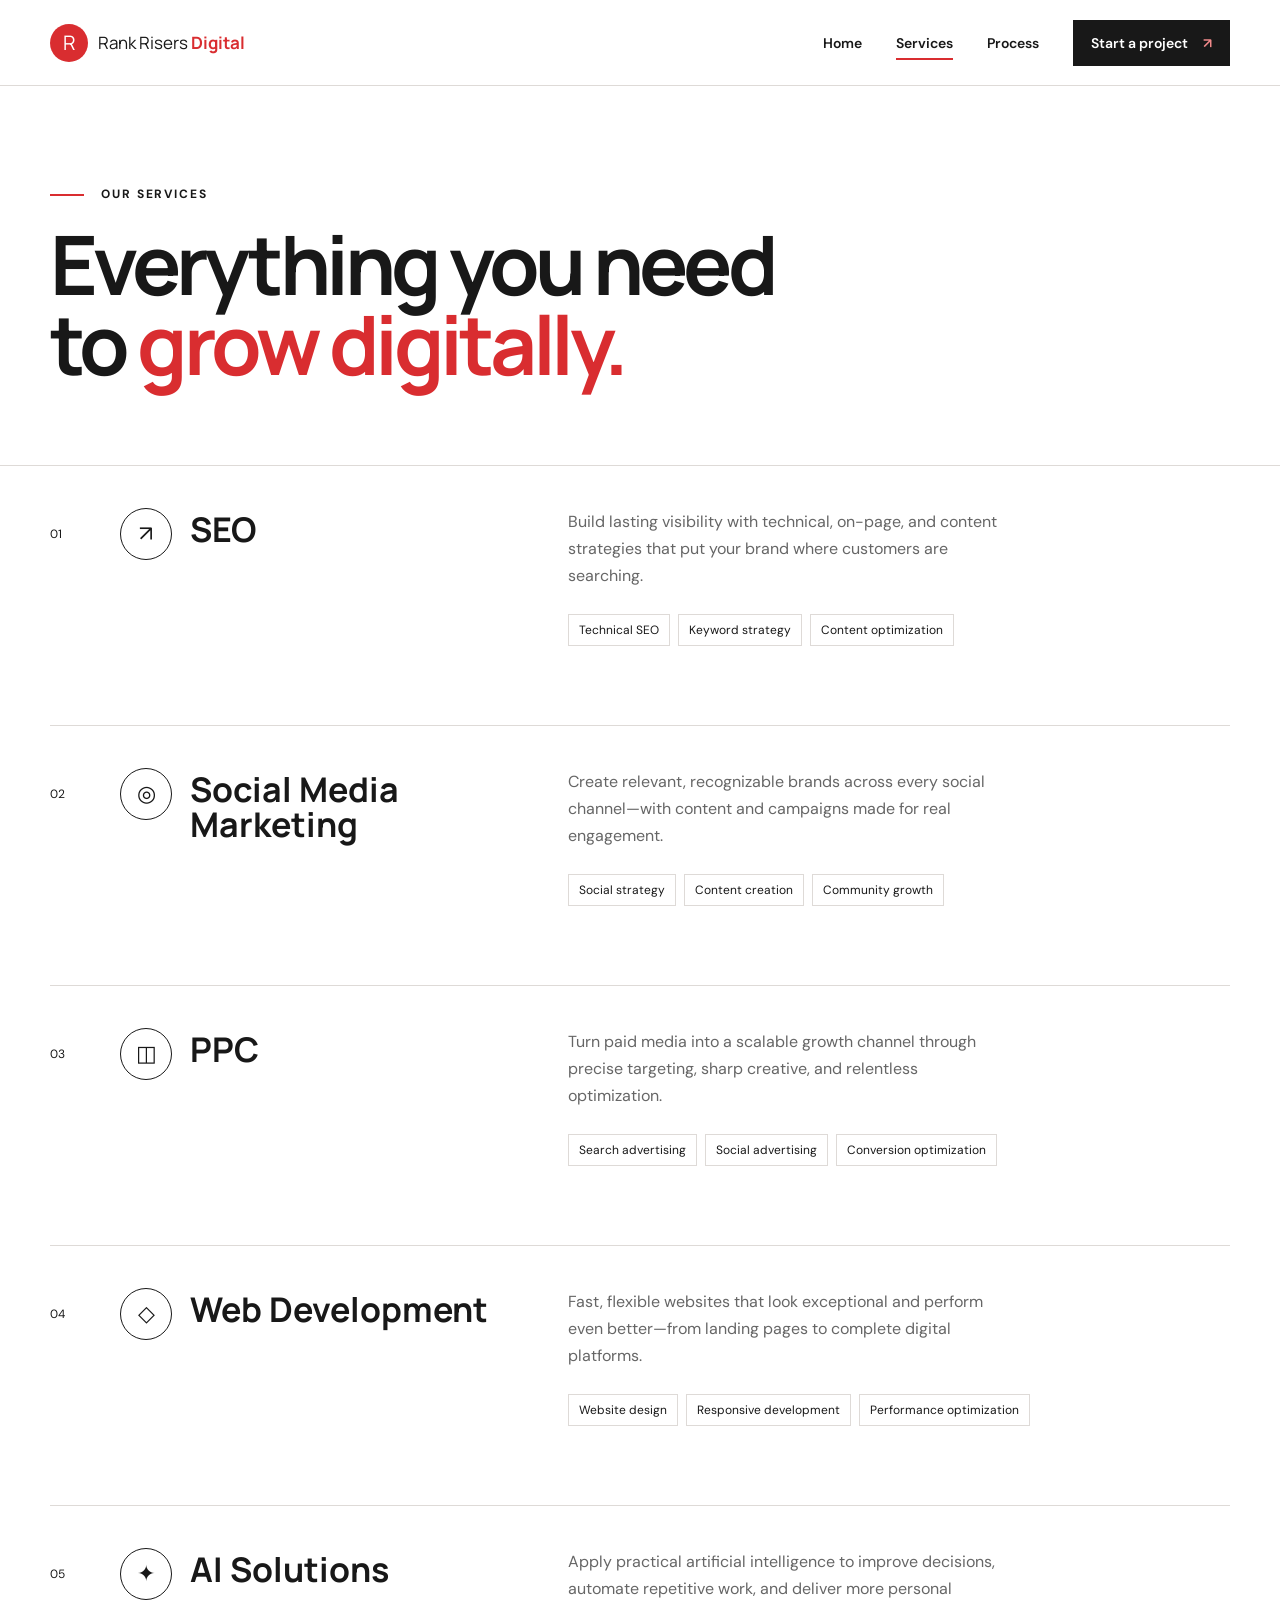
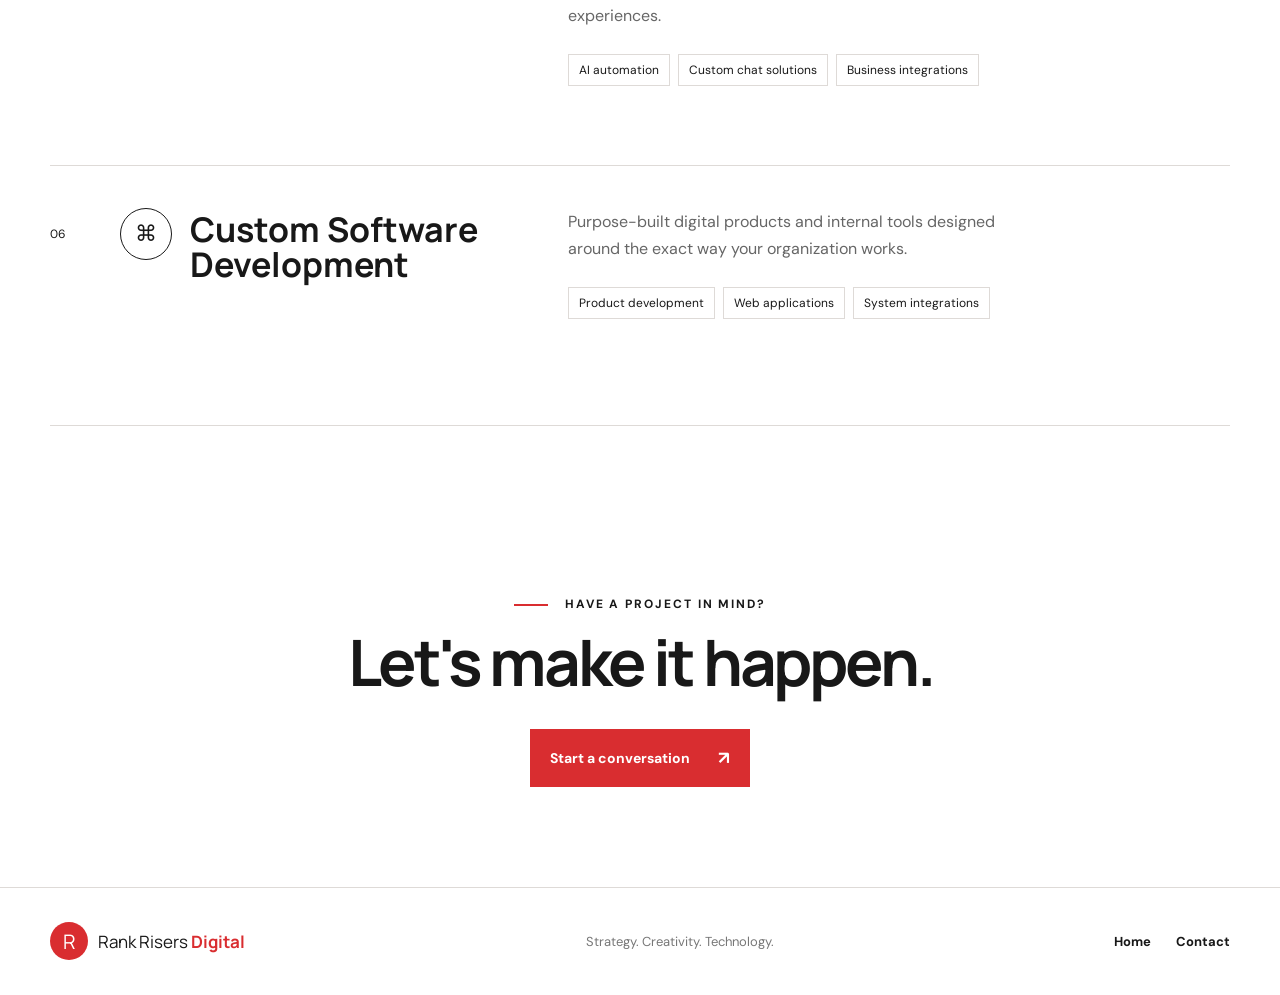
==== services.html @ 05f79304 "Create responsive Rank Risers Digital website" ====
<!DOCTYPE html>
<html lang="en">
<head>
  <meta charset="UTF-8"><meta name="viewport" content="width=device-width, initial-scale=1.0">
  <meta name="description" content="Explore Rank Risers Digital's SEO, SMO, PPC, web development, AI, and custom software services.">
  <title>Services — Rank Risers Digital</title>
  <link rel="preconnect" href="https://fonts.googleapis.com"><link rel="preconnect" href="https://fonts.gstatic.com" crossorigin>
  <link href="https://fonts.googleapis.com/css2?family=DM+Sans:wght@400;500;600;700&family=Manrope:wght@700;800&display=swap" rel="stylesheet">
  <link rel="stylesheet" href="styles.css">
</head>
<body>
  <header class="site-header">
    <div class="container nav-wrap">
      <a class="brand" href="index.html"><span class="brand-mark">R</span><span>Rank Risers <b>Digital</b></span></a>
      <button class="menu-toggle" type="button" aria-expanded="false" aria-controls="primary-nav" aria-label="Open menu"><span></span><span></span></button>
      <nav id="primary-nav" class="nav-links" aria-label="Primary navigation">
        <a href="index.html">Home</a><a class="active" href="services.html">Services</a><a href="index.html#process">Process</a>
        <a href="#contact" class="nav-cta">Start a project <span>↗</span></a>
      </nav>
    </div>
  </header>
  <main>
    <section class="services-hero">
      <div class="container">
        <p class="eyebrow"><span></span> Our services</p>
        <h1>Everything you need<br>to <em>grow digitally.</em></h1>
      </div>
    </section>

    <section class="services-list section">
      <div class="container">
        <article class="service-row" id="seo"><div class="row-number">01</div><div class="row-title"><span class="service-icon">↗</span><h2>SEO</h2></div><div class="row-content"><p>Build lasting visibility with technical, on-page, and content strategies that put your brand where customers are searching.</p><ul><li>Technical SEO</li><li>Keyword strategy</li><li>Content optimization</li></ul></div></article>
        <article class="service-row" id="smo"><div class="row-number">02</div><div class="row-title"><span class="service-icon">◎</span><h2>Social Media<br>Marketing</h2></div><div class="row-content"><p>Create relevant, recognizable brands across every social channel—with content and campaigns made for real engagement.</p><ul><li>Social strategy</li><li>Content creation</li><li>Community growth</li></ul></div></article>
        <article class="service-row" id="ppc"><div class="row-number">03</div><div class="row-title"><span class="service-icon">◫</span><h2>PPC</h2></div><div class="row-content"><p>Turn paid media into a scalable growth channel through precise targeting, sharp creative, and relentless optimization.</p><ul><li>Search advertising</li><li>Social advertising</li><li>Conversion optimization</li></ul></div></article>
        <article class="service-row" id="web"><div class="row-number">04</div><div class="row-title"><span class="service-icon">◇</span><h2>Web Development</h2></div><div class="row-content"><p>Fast, flexible websites that look exceptional and perform even better—from landing pages to complete digital platforms.</p><ul><li>Website design</li><li>Responsive development</li><li>Performance optimization</li></ul></div></article>
        <article class="service-row" id="ai"><div class="row-number">05</div><div class="row-title"><span class="service-icon">✦</span><h2>AI Solutions</h2></div><div class="row-content"><p>Apply practical artificial intelligence to improve decisions, automate repetitive work, and deliver more personal experiences.</p><ul><li>AI automation</li><li>Custom chat solutions</li><li>Business integrations</li></ul></div></article>
        <article class="service-row" id="software"><div class="row-number">06</div><div class="row-title"><span class="service-icon">⌘</span><h2>Custom Software<br>Development</h2></div><div class="row-content"><p>Purpose-built digital products and internal tools designed around the exact way your organization works.</p><ul><li>Product development</li><li>Web applications</li><li>System integrations</li></ul></div></article>
      </div>
    </section>

    <section class="cta-section" id="contact">
      <div class="container cta-inner"><p class="eyebrow"><span></span> Have a project in mind?</p><h2>Let's make it happen.</h2><a class="button button-primary" href="mailto:hello@rankrisersdigital.com">Start a conversation <span>↗</span></a></div>
    </section>
  </main>
  <footer><div class="container footer-grid"><a class="brand" href="index.html"><span class="brand-mark">R</span><span>Rank Risers <b>Digital</b></span></a><p>Strategy. Creativity. Technology.</p><div class="footer-links"><a href="index.html">Home</a><a href="mailto:hello@rankrisersdigital.com">Contact</a></div></div></footer>
  <script src="script.js"></script>
</body>
</html>
---- styles.css ----
:root{--red:#d92d30;--white:#fff;--ink:#181818;--soft:#f6f4f2;--line:#dedad7}*{box-sizing:border-box}html{scroll-behavior:smooth}body{margin:0;font-family:'DM Sans',sans-serif;color:var(--ink);background:var(--white)}a{color:inherit;text-decoration:none}.container{width:min(1180px,calc(100% - 48px));margin:auto}.site-header{height:86px;border-bottom:1px solid var(--line);background:rgba(255,255,255,.96);position:sticky;top:0;z-index:50}.nav-wrap{height:100%;display:flex;align-items:center;justify-content:space-between}.brand{display:flex;align-items:center;gap:10px;font-family:'Manrope',sans-serif;font-size:17px}.brand b{color:var(--red)}.brand-mark{display:grid;place-items:center;width:38px;height:38px;border-radius:50%;background:var(--red);color:var(--white);font-size:20px}.nav-links{display:flex;align-items:center;gap:34px;font-size:14px;font-weight:600}.nav-links>a{position:relative}.nav-links>a:not(.nav-cta):after{content:"";position:absolute;left:0;bottom:-8px;width:0;height:2px;background:var(--red);transition:.2s}.nav-links>a.active:after,.nav-links>a:hover:after{width:100%}.nav-cta{background:var(--ink);color:var(--white);padding:14px 18px}.nav-cta span{color:#f18a8b;margin-left:12px}.menu-toggle{display:none;border:0;background:none}.hero{min-height:610px;display:flex;align-items:center}.hero-grid{display:grid;grid-template-columns:58% 42%;align-items:center}.eyebrow{text-transform:uppercase;letter-spacing:.16em;font-size:12px;font-weight:700;margin:0 0 22px}.eyebrow span{display:inline-block;width:34px;height:2px;background:var(--red);vertical-align:middle;margin-right:12px}.hero h1,.services-hero h1{font-family:'Manrope',sans-serif;font-size:clamp(52px,7vw,86px);line-height:.98;letter-spacing:-.055em;margin:0}.hero h1 em,.services-hero h1 em{color:var(--red);font-style:normal}.hero-lede{max-width:520px;font-size:18px;line-height:1.7;color:#65605d;margin:28px 0}.hero-actions{display:flex;align-items:center;gap:28px}.button{display:inline-flex;align-items:center;justify-content:center;gap:28px;padding:17px 20px;font-weight:700;font-size:14px}.button-primary{background:var(--red);color:var(--white)}.button-primary span{font-size:18px}.text-link{font-weight:700;font-size:14px;border-bottom:1px solid var(--ink);padding-bottom:5px}.text-link span{color:var(--red);margin-left:10px}.hero-art{height:430px;background:var(--soft);position:relative;display:flex;align-items:center;padding:55px}.art-panel{width:100%;height:260px;background:var(--red);color:var(--white);padding:28px}.panel-label{text-transform:uppercase;font-size:10px;letter-spacing:.15em}.art-panel strong{display:block;font-family:'Manrope';font-size:46px;margin-top:6px}.bars{height:145px;display:flex;align-items:flex-end;gap:10px;margin-top:10px}.bars i{display:block;width:11%;height:var(--h);background:var(--white)}.art-badge{position:absolute;right:-35px;bottom:15px;width:145px;height:145px;border-radius:50%;background:var(--white);border:1px solid var(--line);display:flex;align-items:center;justify-content:center;gap:8px}.art-badge span{color:var(--red);font-size:26px}.art-badge b{line-height:1.1;font-family:'Manrope'}.proof-strip{border-top:1px solid var(--line);border-bottom:1px solid var(--line)}.proof-grid{display:grid;grid-template-columns:repeat(4,1fr)}.proof-grid div{height:116px;display:flex;flex-direction:column;justify-content:center;border-right:1px solid var(--line);padding-left:28px}.proof-grid div:first-child{border-left:1px solid var(--line)}.proof-grid strong{font-family:'Manrope';font-size:26px}.proof-grid span{font-size:12px;color:#777;margin-top:5px}.section{padding:110px 0}.section-heading{display:flex;justify-content:space-between;align-items:flex-end;margin-bottom:48px}.section-heading h2,.process h2,.cta-inner h2{font-family:'Manrope';font-size:clamp(42px,5vw,68px);line-height:1;letter-spacing:-.05em;margin:0}.service-grid{display:grid;grid-template-columns:repeat(3,1fr);border:1px solid var(--line)}.service-card{min-height:380px;padding:28px;display:flex;flex-direction:column;border-right:1px solid var(--line)}.service-card:last-child{border-right:0}.service-card.featured{background:var(--red);color:var(--white)}.service-number{font-size:11px}.service-icon{width:52px;height:52px;border:1px solid currentColor;border-radius:50%;display:grid;place-items:center;font-size:22px;margin:50px 0 30px}.service-card h3{font-family:'Manrope';font-size:27px;margin:0 0 12px}.service-card p{line-height:1.65;color:#777;margin:0}.featured p{color:rgba(255,255,255,.78)}.service-card>a{margin-top:auto;font-size:13px;font-weight:700}.service-card>a span{float:right}.featured>a span{color:var(--white)}.process{background:var(--ink);color:var(--white)}.process-grid{display:grid;grid-template-columns:45% 55%}.eyebrow.light span{background:var(--white)}.process-list{list-style:none;margin:0;padding:0}.process-list li{display:grid;grid-template-columns:70px 1fr;padding:26px 0;border-bottom:1px solid #3a3a3a}.process-list li:first-child{border-top:1px solid #3a3a3a}.process-list li>span{color:#ef7778;font-size:12px}.process-list strong{font-family:'Manrope';font-size:22px}.process-list p{color:#aaa;margin:8px 0 0}.cta-section{padding:100px 0}.cta-inner{text-align:center}.cta-inner h2{margin-bottom:35px}.cta-inner .eyebrow{margin-bottom:18px}.cta-inner .eyebrow span{background:var(--red)}footer{border-top:1px solid var(--line);padding:32px 0}.footer-grid{display:flex;align-items:center;justify-content:space-between}.footer-grid p{color:#777;font-size:13px}.footer-links{display:flex;gap:25px;font-size:13px;font-weight:700}.services-hero{padding:100px 0 80px;border-bottom:1px solid var(--line)}.services-hero h1{font-size:clamp(52px,7vw,82px)}.services-list{padding-top:0;padding-bottom:70px}.service-row{display:grid;grid-template-columns:70px 38% 1fr;min-height:260px;border-bottom:1px solid var(--line);padding:42px 0;align-items:start}.row-number{font-size:12px;padding-top:18px}.row-title{display:flex;align-items:flex-start;gap:18px}.row-title .service-icon{flex:none;margin:0}.row-title h2{font-family:'Manrope';font-size:34px;line-height:1.05;margin:4px 0}.row-content p{line-height:1.7;color:#666;margin:0 0 25px;max-width:440px}.row-content ul{list-style:none;padding:0;margin:0;display:flex;flex-wrap:wrap;gap:8px}.row-content li{border:1px solid var(--line);padding:7px 10px;font-size:12px}@media(max-width:800px){.container{width:min(100% - 32px,1180px)}.site-header{height:72px}.menu-toggle{display:flex;width:42px;height:42px;flex-direction:column;justify-content:center;align-items:center;gap:7px}.menu-toggle span{width:22px;height:2px;background:var(--ink)}.nav-links{display:none;position:absolute;left:0;right:0;top:72px;background:var(--white);border-bottom:1px solid var(--line);padding:24px 16px;flex-direction:column;align-items:flex-start}.nav-links.open{display:flex}.nav-cta{width:100%;text-align:center}.hero{padding:70px 0}.hero-grid{grid-template-columns:1fr}.hero-art{margin-top:50px;height:360px;padding:35px}.art-badge{right:10px}.proof-grid{grid-template-columns:1fr 1fr}.proof-grid div:nth-child(3){border-left:1px solid var(--line);border-top:1px solid var(--line)}.proof-grid div:nth-child(4){border-top:1px solid var(--line)}.section{padding:75px 0}.section-heading{align-items:flex-start}.service-grid{grid-template-columns:1fr}.service-card{border-right:0;border-bottom:1px solid var(--line)}.process-grid{grid-template-columns:1fr}.process-list{margin-top:45px}.footer-grid{flex-wrap:wrap;gap:20px}.services-hero{padding:70px 0}.service-row{grid-template-columns:45px 1fr}.row-content{grid-column:2;margin-top:25px}.row-title h2{font-size:29px}}@media(max-width:480px){.brand{font-size:14px}.brand-mark{width:34px;height:34px}.hero h1,.services-hero h1{font-size:48px}.hero-actions{align-items:flex-start;flex-direction:column}.hero-art{height:320px}.art-badge{width:120px;height:120px}.proof-grid div{height:100px;padding-left:14px}.proof-grid strong{font-size:21px}.section-heading{flex-direction:column;gap:25px}.cta-section{padding:75px 0}.footer-grid p{display:none}.service-row{grid-template-columns:38px 1fr}.row-title{gap:10px}.row-title .service-icon{width:44px;height:44px}}
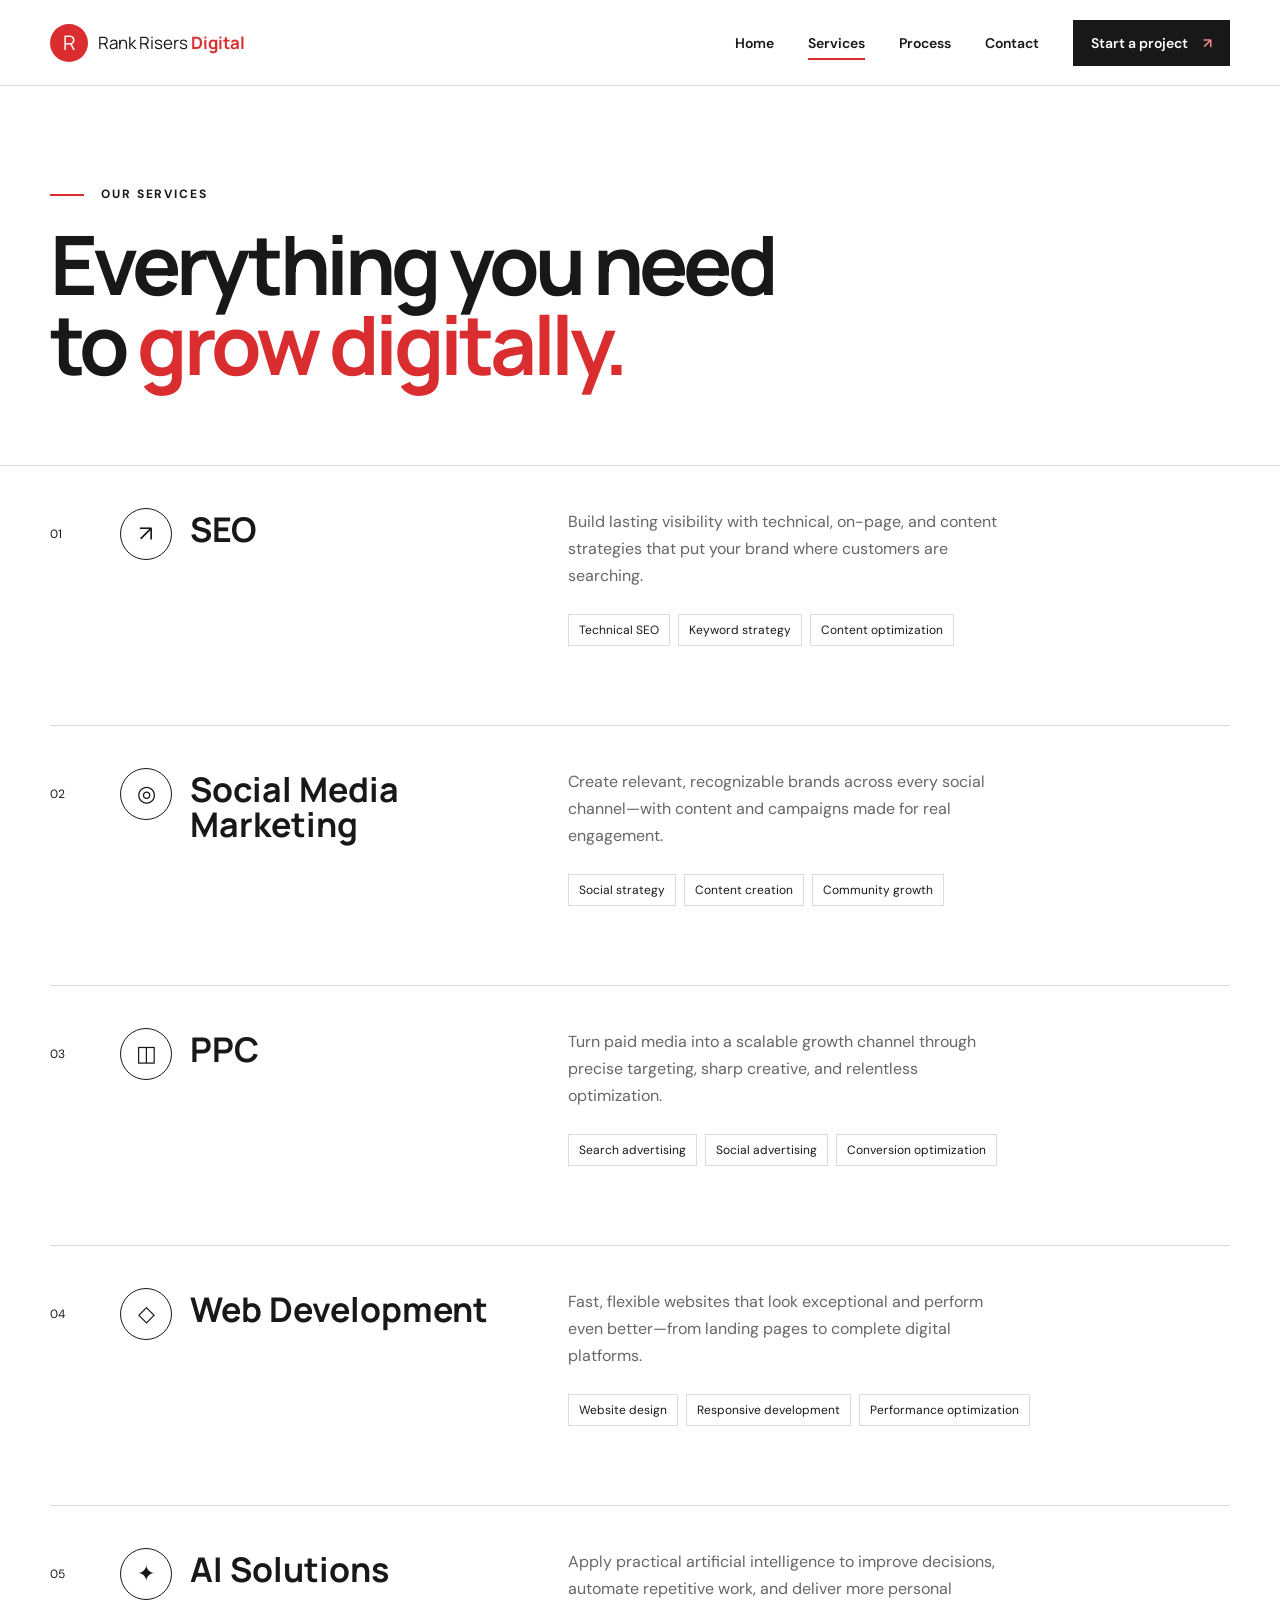
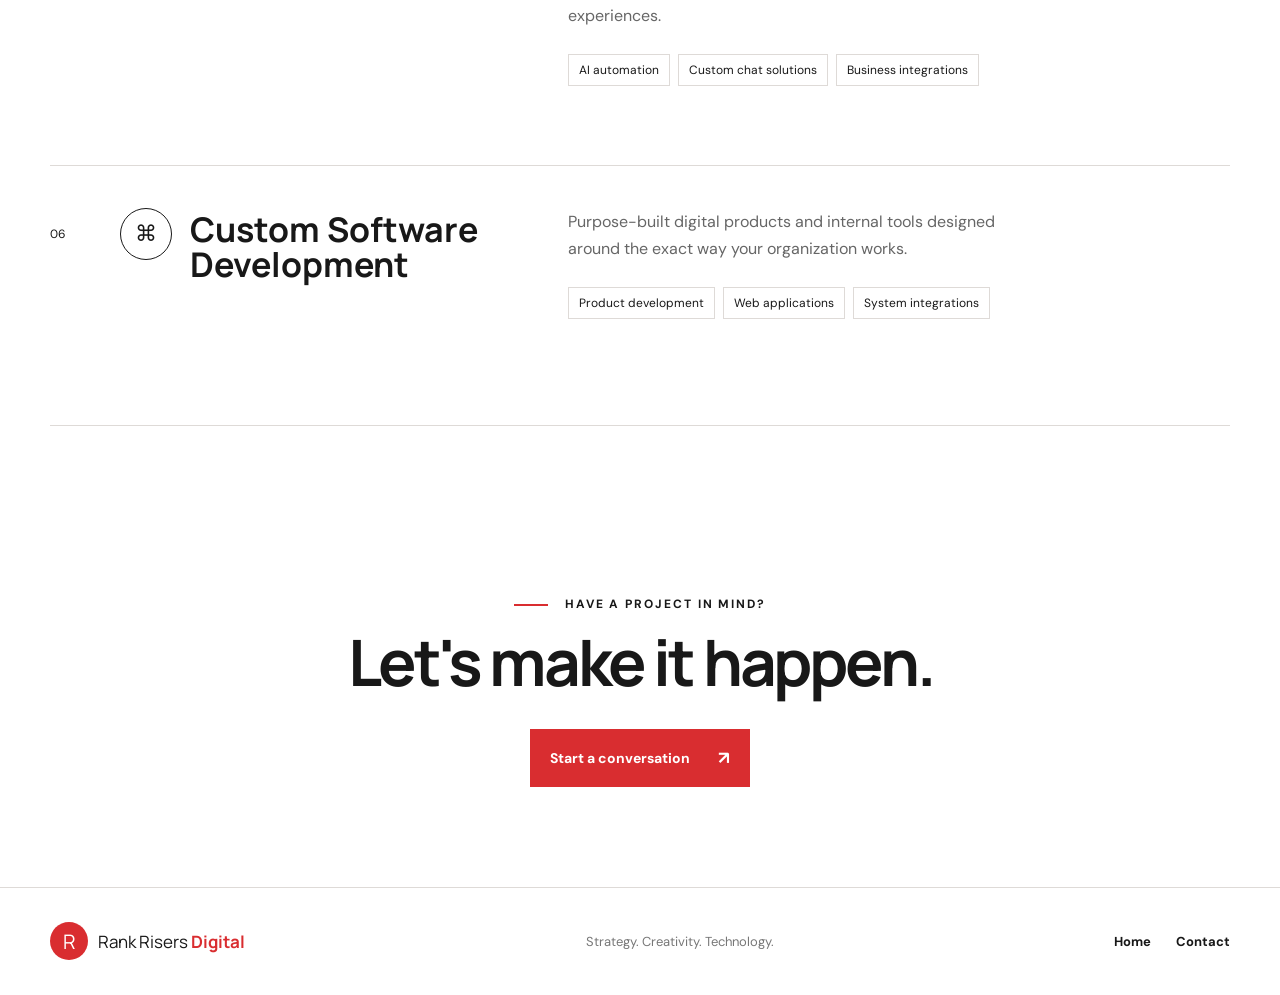
==== commit c7ec0cc9: "Add contact page and 3-second contact popup" ====
--- a/services.html
+++ b/services.html
@@ -6,43 +6,24 @@
   <title>Services — Rank Risers Digital</title>
   <link rel="preconnect" href="https://fonts.googleapis.com"><link rel="preconnect" href="https://fonts.gstatic.com" crossorigin>
   <link href="https://fonts.googleapis.com/css2?family=DM+Sans:wght@400;500;600;700&family=Manrope:wght@700;800&display=swap" rel="stylesheet">
-  <link rel="stylesheet" href="styles.css">
+  <link rel="stylesheet" href="styles.css"><link rel="stylesheet" href="popup.css">
 </head>
 <body>
-  <header class="site-header">
-    <div class="container nav-wrap">
-      <a class="brand" href="index.html"><span class="brand-mark">R</span><span>Rank Risers <b>Digital</b></span></a>
-      <button class="menu-toggle" type="button" aria-expanded="false" aria-controls="primary-nav" aria-label="Open menu"><span></span><span></span></button>
-      <nav id="primary-nav" class="nav-links" aria-label="Primary navigation">
-        <a href="index.html">Home</a><a class="active" href="services.html">Services</a><a href="index.html#process">Process</a>
-        <a href="#contact" class="nav-cta">Start a project <span>↗</span></a>
-      </nav>
-    </div>
-  </header>
+  <header class="site-header"><div class="container nav-wrap"><a class="brand" href="index.html"><span class="brand-mark">R</span><span>Rank Risers <b>Digital</b></span></a><button class="menu-toggle" type="button" aria-expanded="false" aria-controls="primary-nav" aria-label="Open menu"><span></span><span></span></button><nav id="primary-nav" class="nav-links" aria-label="Primary navigation"><a href="index.html">Home</a><a class="active" href="services.html">Services</a><a href="index.html#process">Process</a><a href="contact.html">Contact</a><a href="contact.html" class="nav-cta">Start a project <span>↗</span></a></nav></div></header>
   <main>
-    <section class="services-hero">
-      <div class="container">
-        <p class="eyebrow"><span></span> Our services</p>
-        <h1>Everything you need<br>to <em>grow digitally.</em></h1>
-      </div>
-    </section>
-
-    <section class="services-list section">
-      <div class="container">
-        <article class="service-row" id="seo"><div class="row-number">01</div><div class="row-title"><span class="service-icon">↗</span><h2>SEO</h2></div><div class="row-content"><p>Build lasting visibility with technical, on-page, and content strategies that put your brand where customers are searching.</p><ul><li>Technical SEO</li><li>Keyword strategy</li><li>Content optimization</li></ul></div></article>
-        <article class="service-row" id="smo"><div class="row-number">02</div><div class="row-title"><span class="service-icon">◎</span><h2>Social Media<br>Marketing</h2></div><div class="row-content"><p>Create relevant, recognizable brands across every social channel—with content and campaigns made for real engagement.</p><ul><li>Social strategy</li><li>Content creation</li><li>Community growth</li></ul></div></article>
-        <article class="service-row" id="ppc"><div class="row-number">03</div><div class="row-title"><span class="service-icon">◫</span><h2>PPC</h2></div><div class="row-content"><p>Turn paid media into a scalable growth channel through precise targeting, sharp creative, and relentless optimization.</p><ul><li>Search advertising</li><li>Social advertising</li><li>Conversion optimization</li></ul></div></article>
-        <article class="service-row" id="web"><div class="row-number">04</div><div class="row-title"><span class="service-icon">◇</span><h2>Web Development</h2></div><div class="row-content"><p>Fast, flexible websites that look exceptional and perform even better—from landing pages to complete digital platforms.</p><ul><li>Website design</li><li>Responsive development</li><li>Performance optimization</li></ul></div></article>
-        <article class="service-row" id="ai"><div class="row-number">05</div><div class="row-title"><span class="service-icon">✦</span><h2>AI Solutions</h2></div><div class="row-content"><p>Apply practical artificial intelligence to improve decisions, automate repetitive work, and deliver more personal experiences.</p><ul><li>AI automation</li><li>Custom chat solutions</li><li>Business integrations</li></ul></div></article>
-        <article class="service-row" id="software"><div class="row-number">06</div><div class="row-title"><span class="service-icon">⌘</span><h2>Custom Software<br>Development</h2></div><div class="row-content"><p>Purpose-built digital products and internal tools designed around the exact way your organization works.</p><ul><li>Product development</li><li>Web applications</li><li>System integrations</li></ul></div></article>
-      </div>
-    </section>
-
-    <section class="cta-section" id="contact">
-      <div class="container cta-inner"><p class="eyebrow"><span></span> Have a project in mind?</p><h2>Let's make it happen.</h2><a class="button button-primary" href="mailto:hello@rankrisersdigital.com">Start a conversation <span>↗</span></a></div>
-    </section>
+    <section class="services-hero"><div class="container"><p class="eyebrow"><span></span> Our services</p><h1>Everything you need<br>to <em>grow digitally.</em></h1></div></section>
+    <section class="services-list section"><div class="container">
+      <article class="service-row" id="seo"><div class="row-number">01</div><div class="row-title"><span class="service-icon">↗</span><h2>SEO</h2></div><div class="row-content"><p>Build lasting visibility with technical, on-page, and content strategies that put your brand where customers are searching.</p><ul><li>Technical SEO</li><li>Keyword strategy</li><li>Content optimization</li></ul></div></article>
+      <article class="service-row" id="smo"><div class="row-number">02</div><div class="row-title"><span class="service-icon">◎</span><h2>Social Media<br>Marketing</h2></div><div class="row-content"><p>Create relevant, recognizable brands across every social channel—with content and campaigns made for real engagement.</p><ul><li>Social strategy</li><li>Content creation</li><li>Community growth</li></ul></div></article>
+      <article class="service-row" id="ppc"><div class="row-number">03</div><div class="row-title"><span class="service-icon">◫</span><h2>PPC</h2></div><div class="row-content"><p>Turn paid media into a scalable growth channel through precise targeting, sharp creative, and relentless optimization.</p><ul><li>Search advertising</li><li>Social advertising</li><li>Conversion optimization</li></ul></div></article>
+      <article class="service-row" id="web"><div class="row-number">04</div><div class="row-title"><span class="service-icon">◇</span><h2>Web Development</h2></div><div class="row-content"><p>Fast, flexible websites that look exceptional and perform even better—from landing pages to complete digital platforms.</p><ul><li>Website design</li><li>Responsive development</li><li>Performance optimization</li></ul></div></article>
+      <article class="service-row" id="ai"><div class="row-number">05</div><div class="row-title"><span class="service-icon">✦</span><h2>AI Solutions</h2></div><div class="row-content"><p>Apply practical artificial intelligence to improve decisions, automate repetitive work, and deliver more personal experiences.</p><ul><li>AI automation</li><li>Custom chat solutions</li><li>Business integrations</li></ul></div></article>
+      <article class="service-row" id="software"><div class="row-number">06</div><div class="row-title"><span class="service-icon">⌘</span><h2>Custom Software<br>Development</h2></div><div class="row-content"><p>Purpose-built digital products and internal tools designed around the exact way your organization works.</p><ul><li>Product development</li><li>Web applications</li><li>System integrations</li></ul></div></article>
+    </div></section>
+    <section class="cta-section"><div class="container cta-inner"><p class="eyebrow"><span></span> Have a project in mind?</p><h2>Let's make it happen.</h2><a class="button button-primary" href="contact.html">Start a conversation <span>↗</span></a></div></section>
   </main>
-  <footer><div class="container footer-grid"><a class="brand" href="index.html"><span class="brand-mark">R</span><span>Rank Risers <b>Digital</b></span></a><p>Strategy. Creativity. Technology.</p><div class="footer-links"><a href="index.html">Home</a><a href="mailto:hello@rankrisersdigital.com">Contact</a></div></div></footer>
+  <footer><div class="container footer-grid"><a class="brand" href="index.html"><span class="brand-mark">R</span><span>Rank Risers <b>Digital</b></span></a><p>Strategy. Creativity. Technology.</p><div class="footer-links"><a href="index.html">Home</a><a href="contact.html">Contact</a></div></div></footer>
+  <div class="contact-modal" id="contact-modal" aria-hidden="true"><div class="contact-modal__backdrop" data-modal-close></div><section class="contact-modal__panel" role="dialog" aria-modal="true" aria-labelledby="modal-title" aria-describedby="modal-description"><button class="contact-modal__close" type="button" aria-label="Close contact popup" data-modal-close>&times;</button><p class="eyebrow"><span></span> Let's talk</p><h2 id="modal-title">Ready to rise?</h2><p id="modal-description">Tell us a little about your project and we’ll help you find the right next step.</p><a class="button button-primary" href="contact.html">Contact our team <span>↗</span></a><button class="contact-modal__later" type="button" data-modal-close>Maybe later</button></section></div>
   <script src="script.js"></script>
 </body>
 </html>
--- a/popup.css
+++ b/popup.css
@@ -0,0 +1,2 @@
+/* Contact page and timed contact popup; keeps the site's red-and-white palette. */
+.contact-page-hero{padding:96px 0 84px;border-bottom:1px solid var(--line)}.contact-page-hero h1{font-family:'Manrope',sans-serif;font-size:clamp(50px,7vw,82px);line-height:.98;letter-spacing:-.055em;margin:0}.contact-page-hero h1 em{font-style:normal;color:var(--red)}.contact-page-hero .hero-lede{max-width:570px}.contact-page-content{padding:90px 0 110px}.contact-layout{display:grid;grid-template-columns: .8fr 1.2fr;gap:100px}.contact-details h2{font-family:'Manrope',sans-serif;font-size:clamp(32px,4vw,48px);line-height:1.08;letter-spacing:-.04em;margin:0 0 20px}.contact-details>p:not(.eyebrow){color:#68625f;line-height:1.7}.contact-email{display:inline-block;margin-top:22px;color:var(--red);font-weight:700;border-bottom:1px solid var(--red);padding-bottom:7px}.contact-email span{margin-left:10px}.contact-note{display:flex;align-items:center;gap:14px;margin-top:65px;color:#777}.contact-note>span{display:grid;place-items:center;width:44px;height:44px;background:var(--red);color:white;border-radius:50%;font:800 21px 'Manrope'}.contact-note p{font-size:13px;line-height:1.5}.contact-form{display:grid;gap:10px}.contact-form label{font-size:13px;font-weight:700;margin-top:9px}.contact-form input,.contact-form select,.contact-form textarea{width:100%;padding:14px 15px;border:1px solid var(--line);border-radius:0;background:#fff;color:var(--ink);font:inherit}.contact-form input:focus,.contact-form select:focus,.contact-form textarea:focus{outline:2px solid var(--red);outline-offset:2px}.contact-form textarea{resize:vertical;min-height:130px}.contact-form .button{border:0;cursor:pointer;justify-self:start;margin-top:10px}.form-hint{font-size:12px;color:#777;margin:0}.contact-modal{position:fixed;inset:0;z-index:100;display:grid;place-items:center;padding:20px;visibility:hidden;opacity:0;transition:opacity .25s ease,visibility .25s ease}.contact-modal.is-visible{visibility:visible;opacity:1}.contact-modal__backdrop{position:absolute;inset:0;background:rgba(24,24,24,.62)}.contact-modal__panel{position:relative;width:min(100%,480px);background:#fff;padding:48px;box-shadow:0 24px 80px rgba(0,0,0,.2);transform:translateY(12px);transition:transform .25s ease}.contact-modal.is-visible .contact-modal__panel{transform:translateY(0)}.contact-modal__panel h2{font-family:'Manrope',sans-serif;font-size:42px;letter-spacing:-.05em;line-height:1;margin:0 0 15px}.contact-modal__panel>p:not(.eyebrow){line-height:1.65;color:#68625f;margin:0 0 24px}.contact-modal__close{position:absolute;right:15px;top:10px;border:0;background:none;font-size:32px;cursor:pointer;color:var(--ink)}.contact-modal__later{display:block;border:0;background:none;padding:14px 0 0;font:600 13px 'DM Sans',sans-serif;color:#666;cursor:pointer}.modal-open{overflow:hidden}@media(max-width:800px){.contact-page-hero{padding:70px 0}.contact-page-content{padding:65px 0}.contact-layout{grid-template-columns:1fr;gap:45px}.contact-note{margin-top:35px}}@media(max-width:480px){.contact-modal__panel{padding:42px 25px 28px}.contact-modal__panel h2{font-size:35px}}
